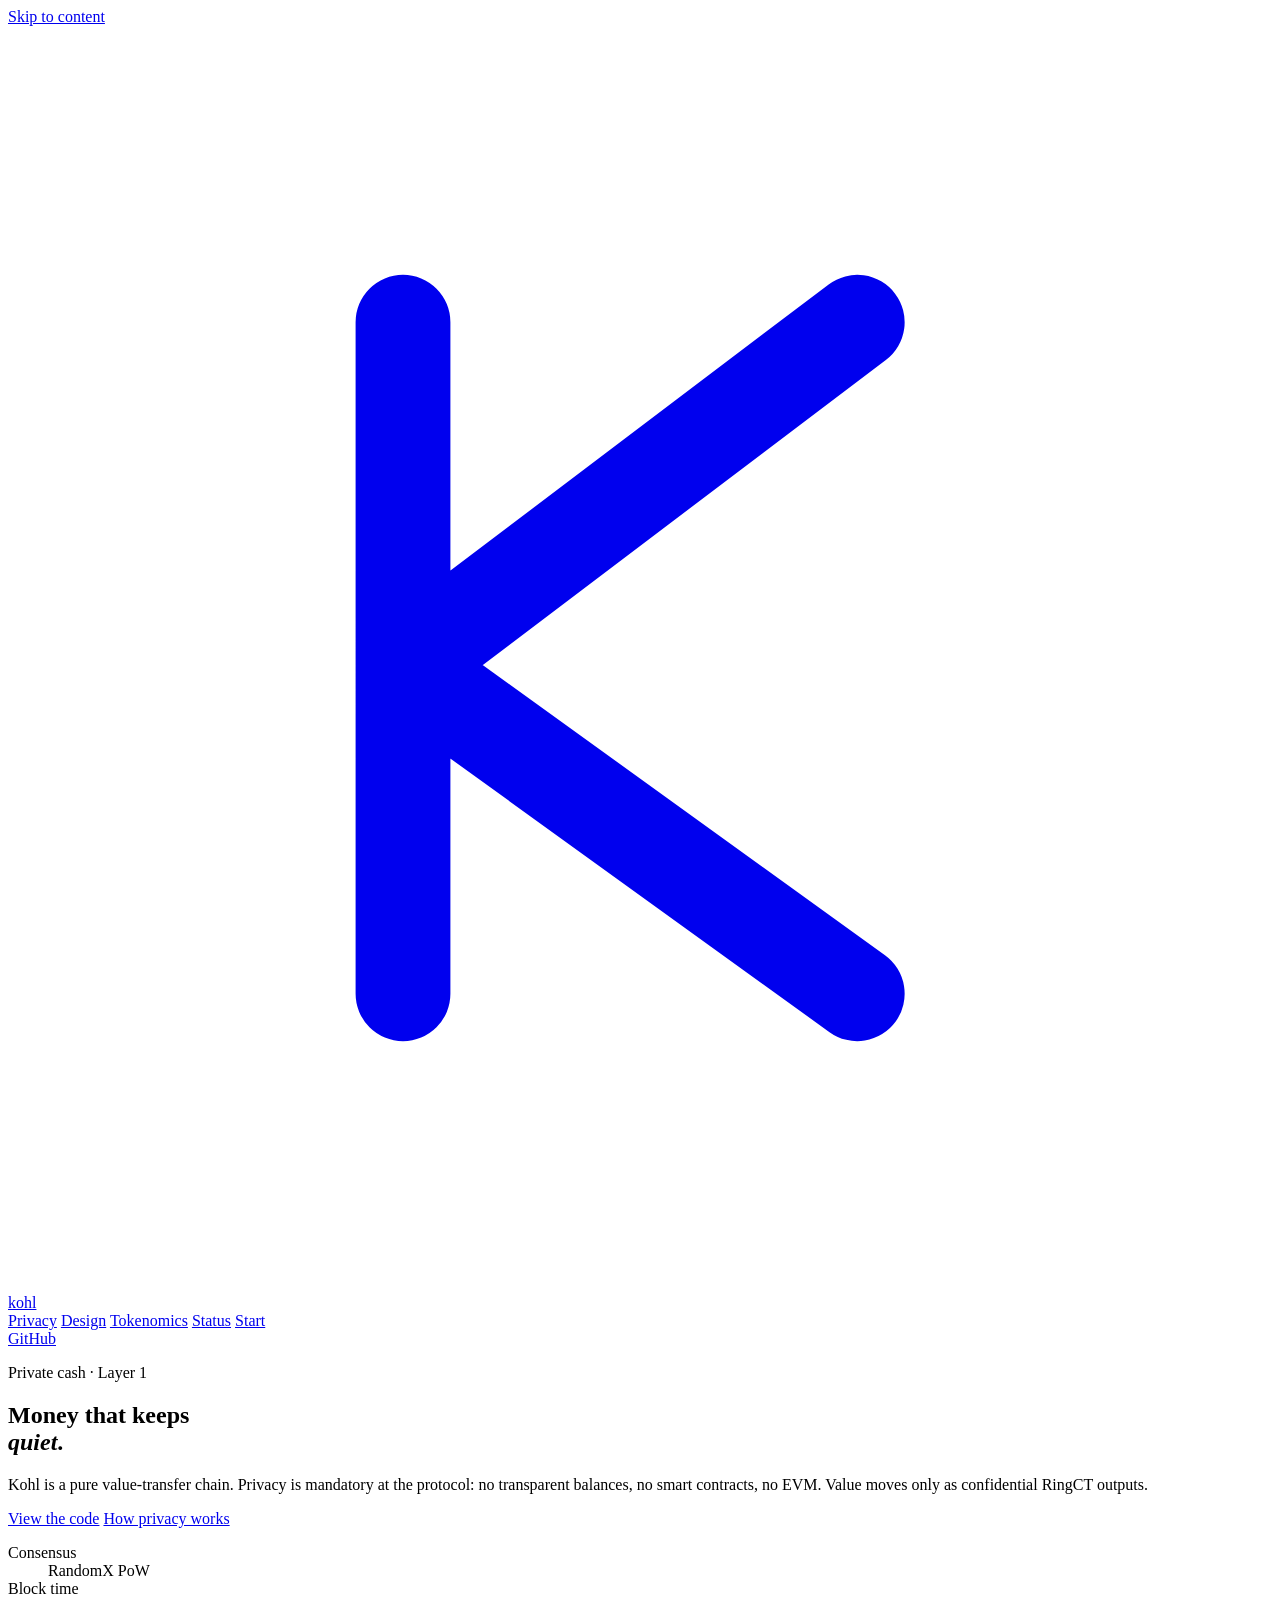
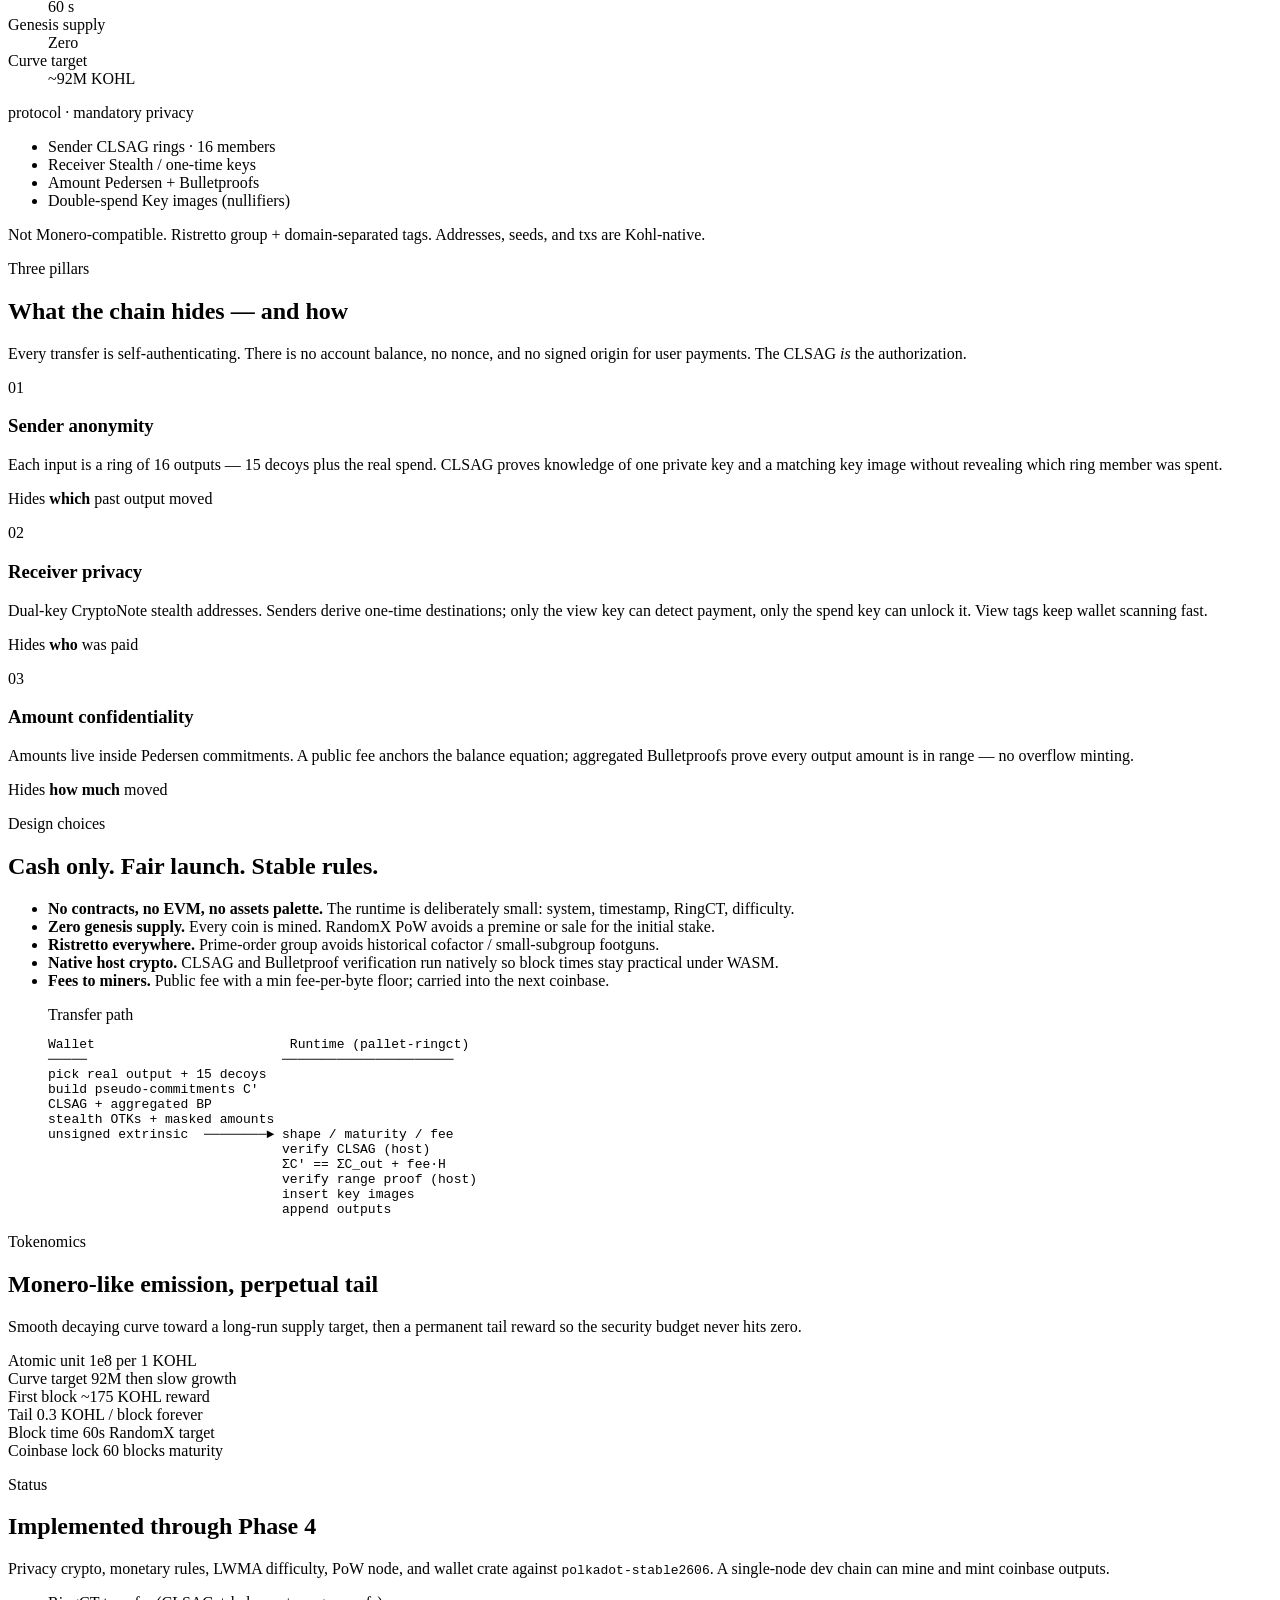
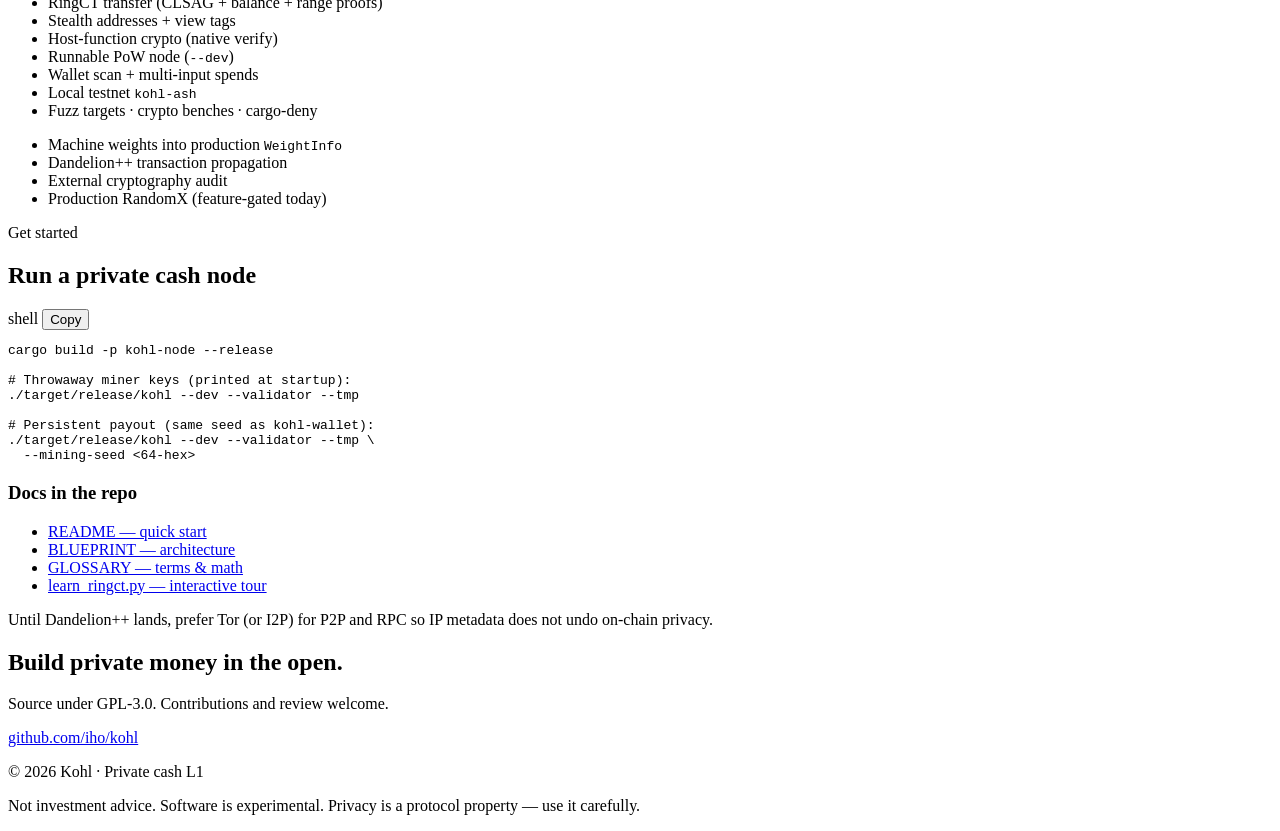
==== website/index.html @ 1f5b6c99 "Add kohl.network landing site and GitHub Pages deploy. Static marketing site for the private-cash L1" ====
<!DOCTYPE html>
<html lang="en">
<head>
  <meta charset="utf-8" />
  <meta name="viewport" content="width=device-width, initial-scale=1" />
  <title>Kohl — Private cash L1</title>
  <meta name="description" content="Kohl is a pure value-transfer blockchain with mandatory privacy: CLSAG ring signatures, stealth addresses, and confidential RingCT amounts. Fair-launch RandomX PoW. No contracts. No transparent path." />
  <meta name="theme-color" content="#070707" />
  <link rel="canonical" href="https://kohl.network/" />
  <link rel="icon" href="/assets/favicon.svg" type="image/svg+xml" />
  <meta property="og:type" content="website" />
  <meta property="og:url" content="https://kohl.network/" />
  <meta property="og:title" content="Kohl — Private cash L1" />
  <meta property="og:description" content="Mandatory privacy. Fair launch. Cash only. Built with the Polkadot SDK, modeled on Monero’s privacy design." />
  <meta property="og:image" content="https://kohl.network/assets/og.png" />
  <meta name="twitter:card" content="summary_large_image" />
  <meta name="twitter:title" content="Kohl — Private cash L1" />
  <meta name="twitter:description" content="Mandatory privacy. Fair launch. Cash only." />
  <meta name="twitter:image" content="https://kohl.network/assets/og.png" />
  <link rel="preconnect" href="https://fonts.googleapis.com" />
  <link rel="preconnect" href="https://fonts.gstatic.com" crossorigin />
  <link href="https://fonts.googleapis.com/css2?family=IBM+Plex+Mono:wght@400;500&family=Instrument+Serif:ital@0;1&family=Inter:wght@400;500;600&display=swap" rel="stylesheet" />
  <link rel="stylesheet" href="/styles.css" />
</head>
<body>
  <a class="skip" href="#main">Skip to content</a>

  <div class="noise" aria-hidden="true"></div>
  <div class="glow" aria-hidden="true"></div>

  <header class="site-header">
    <div class="wrap bar">
      <a class="brand" href="/" aria-label="Kohl home">
        <svg class="brand-mark" viewBox="0 0 32 32" aria-hidden="true">
          <path d="M10 7.5v17M10 16.2L21.5 7.5M10 16.2L21.5 24.5" fill="none" stroke="currentColor" stroke-width="2.4" stroke-linecap="round" stroke-linejoin="round"/>
        </svg>
        <span>kohl</span>
      </a>
      <nav class="nav" aria-label="Primary">
        <a href="#privacy">Privacy</a>
        <a href="#design">Design</a>
        <a href="#tokenomics">Tokenomics</a>
        <a href="#status">Status</a>
        <a href="#start">Start</a>
      </nav>
      <a class="btn btn-ghost" href="https://github.com/iho/kohl" rel="noopener noreferrer">GitHub</a>
    </div>
  </header>

  <main id="main">
    <section class="hero">
      <div class="wrap hero-grid">
        <div class="hero-copy">
          <p class="eyebrow">Private cash · Layer 1</p>
          <h1>
            Money that keeps<br />
            <em>quiet</em>.
          </h1>
          <p class="lede">
            Kohl is a pure value-transfer chain. Privacy is mandatory at the protocol:
            no transparent balances, no smart contracts, no EVM. Value moves only as
            confidential RingCT outputs.
          </p>
          <div class="hero-actions">
            <a class="btn btn-primary" href="https://github.com/iho/kohl">View the code</a>
            <a class="btn btn-secondary" href="#privacy">How privacy works</a>
          </div>
          <dl class="hero-stats">
            <div>
              <dt>Consensus</dt>
              <dd>RandomX PoW</dd>
            </div>
            <div>
              <dt>Block time</dt>
              <dd>60&nbsp;s</dd>
            </div>
            <div>
              <dt>Genesis supply</dt>
              <dd>Zero</dd>
            </div>
            <div>
              <dt>Curve target</dt>
              <dd>~92M KOHL</dd>
            </div>
          </dl>
        </div>
        <aside class="hero-panel" aria-label="Privacy pillars at a glance">
          <div class="panel-head">
            <span class="dot"></span>
            <span>protocol · mandatory privacy</span>
          </div>
          <ul class="pillar-list">
            <li>
              <span class="pillar-k">Sender</span>
              <span class="pillar-v">CLSAG rings · 16 members</span>
            </li>
            <li>
              <span class="pillar-k">Receiver</span>
              <span class="pillar-v">Stealth / one-time keys</span>
            </li>
            <li>
              <span class="pillar-k">Amount</span>
              <span class="pillar-v">Pedersen + Bulletproofs</span>
            </li>
            <li>
              <span class="pillar-k">Double-spend</span>
              <span class="pillar-v">Key images (nullifiers)</span>
            </li>
          </ul>
          <p class="panel-note">
            Not Monero-compatible. Ristretto group + domain-separated tags.
            Addresses, seeds, and txs are Kohl-native.
          </p>
        </aside>
      </div>
    </section>

    <section id="privacy" class="section">
      <div class="wrap">
        <header class="section-head">
          <p class="eyebrow">Three pillars</p>
          <h2>What the chain hides — and how</h2>
          <p class="section-lede">
            Every transfer is self-authenticating. There is no account balance, no nonce,
            and no signed origin for user payments. The CLSAG <em>is</em> the authorization.
          </p>
        </header>
        <div class="cards three">
          <article class="card">
            <span class="card-num">01</span>
            <h3>Sender anonymity</h3>
            <p>
              Each input is a ring of 16 outputs — 15 decoys plus the real spend.
              CLSAG proves knowledge of one private key and a matching key image without
              revealing which ring member was spent.
            </p>
            <p class="card-meta">Hides <strong>which</strong> past output moved</p>
          </article>
          <article class="card">
            <span class="card-num">02</span>
            <h3>Receiver privacy</h3>
            <p>
              Dual-key CryptoNote stealth addresses. Senders derive one-time destinations;
              only the view key can detect payment, only the spend key can unlock it.
              View tags keep wallet scanning fast.
            </p>
            <p class="card-meta">Hides <strong>who</strong> was paid</p>
          </article>
          <article class="card">
            <span class="card-num">03</span>
            <h3>Amount confidentiality</h3>
            <p>
              Amounts live inside Pedersen commitments. A public fee anchors the balance
              equation; aggregated Bulletproofs prove every output amount is in range —
              no overflow minting.
            </p>
            <p class="card-meta">Hides <strong>how much</strong> moved</p>
          </article>
        </div>
      </div>
    </section>

    <section id="design" class="section section-alt">
      <div class="wrap">
        <header class="section-head">
          <p class="eyebrow">Design choices</p>
          <h2>Cash only. Fair launch. Stable rules.</h2>
        </header>
        <div class="split">
          <div class="split-copy">
            <ul class="checklist">
              <li>
                <strong>No contracts, no EVM, no assets palette.</strong>
                The runtime is deliberately small: system, timestamp, RingCT, difficulty.
              </li>
              <li>
                <strong>Zero genesis supply.</strong>
                Every coin is mined. RandomX PoW avoids a premine or sale for the initial stake.
              </li>
              <li>
                <strong>Ristretto everywhere.</strong>
                Prime-order group avoids historical cofactor / small-subgroup footguns.
              </li>
              <li>
                <strong>Native host crypto.</strong>
                CLSAG and Bulletproof verification run natively so block times stay practical under WASM.
              </li>
              <li>
                <strong>Fees to miners.</strong>
                Public fee with a min fee-per-byte floor; carried into the next coinbase.
              </li>
            </ul>
          </div>
          <figure class="diagram" aria-label="Transfer sketch">
            <figcaption>Transfer path</figcaption>
            <pre><code>Wallet                         Runtime (pallet-ringct)
─────                         ──────────────────────
pick real output + 15 decoys
build pseudo-commitments C'
CLSAG + aggregated BP
stealth OTKs + masked amounts
unsigned extrinsic  ────────► shape / maturity / fee
                              verify CLSAG (host)
                              ΣC' == ΣC_out + fee·H
                              verify range proof (host)
                              insert key images
                              append outputs</code></pre>
          </figure>
        </div>
      </div>
    </section>

    <section id="tokenomics" class="section">
      <div class="wrap">
        <header class="section-head">
          <p class="eyebrow">Tokenomics</p>
          <h2>Monero-like emission, perpetual tail</h2>
          <p class="section-lede">
            Smooth decaying curve toward a long-run supply target, then a permanent tail
            reward so the security budget never hits zero.
          </p>
        </header>
        <div class="metrics">
          <div class="metric">
            <span class="metric-label">Atomic unit</span>
            <span class="metric-value">1e8</span>
            <span class="metric-hint">per 1 KOHL</span>
          </div>
          <div class="metric">
            <span class="metric-label">Curve target</span>
            <span class="metric-value">92M</span>
            <span class="metric-hint">then slow growth</span>
          </div>
          <div class="metric">
            <span class="metric-label">First block</span>
            <span class="metric-value">~175</span>
            <span class="metric-hint">KOHL reward</span>
          </div>
          <div class="metric">
            <span class="metric-label">Tail</span>
            <span class="metric-value">0.3</span>
            <span class="metric-hint">KOHL / block forever</span>
          </div>
          <div class="metric">
            <span class="metric-label">Block time</span>
            <span class="metric-value">60s</span>
            <span class="metric-hint">RandomX target</span>
          </div>
          <div class="metric">
            <span class="metric-label">Coinbase lock</span>
            <span class="metric-value">60</span>
            <span class="metric-hint">blocks maturity</span>
          </div>
        </div>
      </div>
    </section>

    <section id="status" class="section section-alt">
      <div class="wrap">
        <header class="section-head">
          <p class="eyebrow">Status</p>
          <h2>Implemented through Phase&nbsp;4</h2>
          <p class="section-lede">
            Privacy crypto, monetary rules, LWMA difficulty, PoW node, and wallet crate
            against <code>polkadot-stable2606</code>. A single-node dev chain can mine and
            mint coinbase outputs.
          </p>
        </header>
        <div class="status-grid">
          <ul class="status-list done">
            <li>RingCT transfer (CLSAG + balance + range proofs)</li>
            <li>Stealth addresses + view tags</li>
            <li>Host-function crypto (native verify)</li>
            <li>Runnable PoW node (<code>--dev</code>)</li>
            <li>Wallet scan + multi-input spends</li>
            <li>Local testnet <code>kohl-ash</code></li>
            <li>Fuzz targets · crypto benches · cargo-deny</li>
          </ul>
          <ul class="status-list next">
            <li>Machine weights into production <code>WeightInfo</code></li>
            <li>Dandelion++ transaction propagation</li>
            <li>External cryptography audit</li>
            <li>Production RandomX (feature-gated today)</li>
          </ul>
        </div>
      </div>
    </section>

    <section id="start" class="section">
      <div class="wrap">
        <header class="section-head">
          <p class="eyebrow">Get started</p>
          <h2>Run a private cash node</h2>
        </header>
        <div class="start-grid">
          <div class="code-block">
            <div class="code-bar">
              <span>shell</span>
              <button type="button" class="copy" data-copy="build">Copy</button>
            </div>
            <pre id="build"><code>cargo build -p kohl-node --release

# Throwaway miner keys (printed at startup):
./target/release/kohl --dev --validator --tmp

# Persistent payout (same seed as kohl-wallet):
./target/release/kohl --dev --validator --tmp \
  --mining-seed &lt;64-hex&gt;</code></pre>
          </div>
          <div class="start-aside">
            <h3>Docs in the repo</h3>
            <ul class="doc-links">
              <li><a href="https://github.com/iho/kohl/blob/main/README.md">README — quick start</a></li>
              <li><a href="https://github.com/iho/kohl/blob/main/BLUEPRINT.md">BLUEPRINT — architecture</a></li>
              <li><a href="https://github.com/iho/kohl/blob/main/GLOSSARY.md">GLOSSARY — terms &amp; math</a></li>
              <li><a href="https://github.com/iho/kohl/blob/main/examples/learn_ringct.py">learn_ringct.py — interactive tour</a></li>
            </ul>
            <p class="footnote">
              Until Dandelion++ lands, prefer Tor (or I2P) for P2P and RPC so IP metadata
              does not undo on-chain privacy.
            </p>
          </div>
        </div>
      </div>
    </section>

    <section class="cta">
      <div class="wrap cta-inner">
        <h2>Build private money in the open.</h2>
        <p>Source under GPL-3.0. Contributions and review welcome.</p>
        <a class="btn btn-primary" href="https://github.com/iho/kohl">github.com/iho/kohl</a>
      </div>
    </section>
  </main>

  <footer class="site-footer">
    <div class="wrap bar">
      <p>© <span id="y"></span> Kohl · Private cash L1</p>
      <p class="fine">Not investment advice. Software is experimental. Privacy is a protocol property — use it carefully.</p>
    </div>
  </footer>

  <script>
    document.getElementById("y").textContent = new Date().getFullYear();
    document.querySelectorAll("[data-copy]").forEach((btn) => {
      btn.addEventListener("click", async () => {
        const id = btn.getAttribute("data-copy");
        const el = document.getElementById(id);
        const text = el ? el.innerText : "";
        try {
          await navigator.clipboard.writeText(text);
          btn.textContent = "Copied";
          setTimeout(() => (btn.textContent = "Copy"), 1600);
        } catch {
          btn.textContent = "Select & copy";
        }
      });
    });
  </script>
</body>
</html>
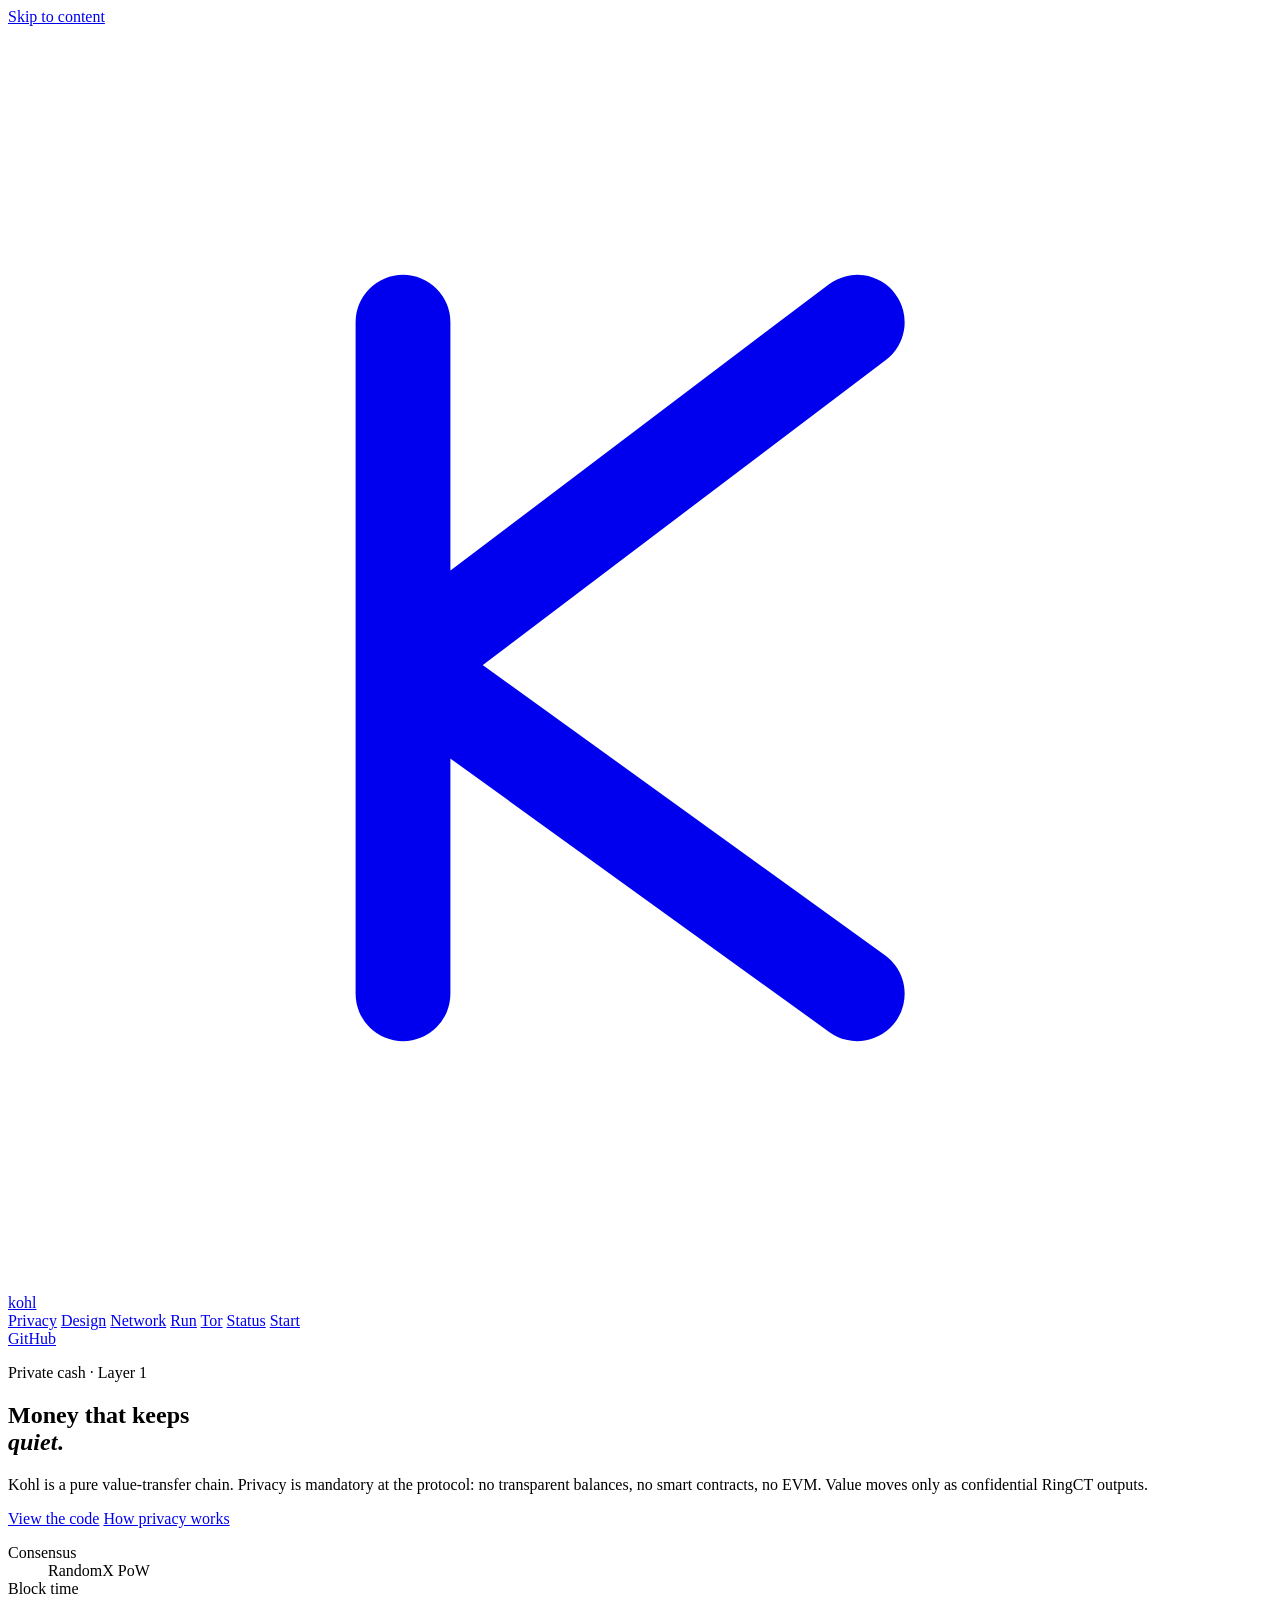
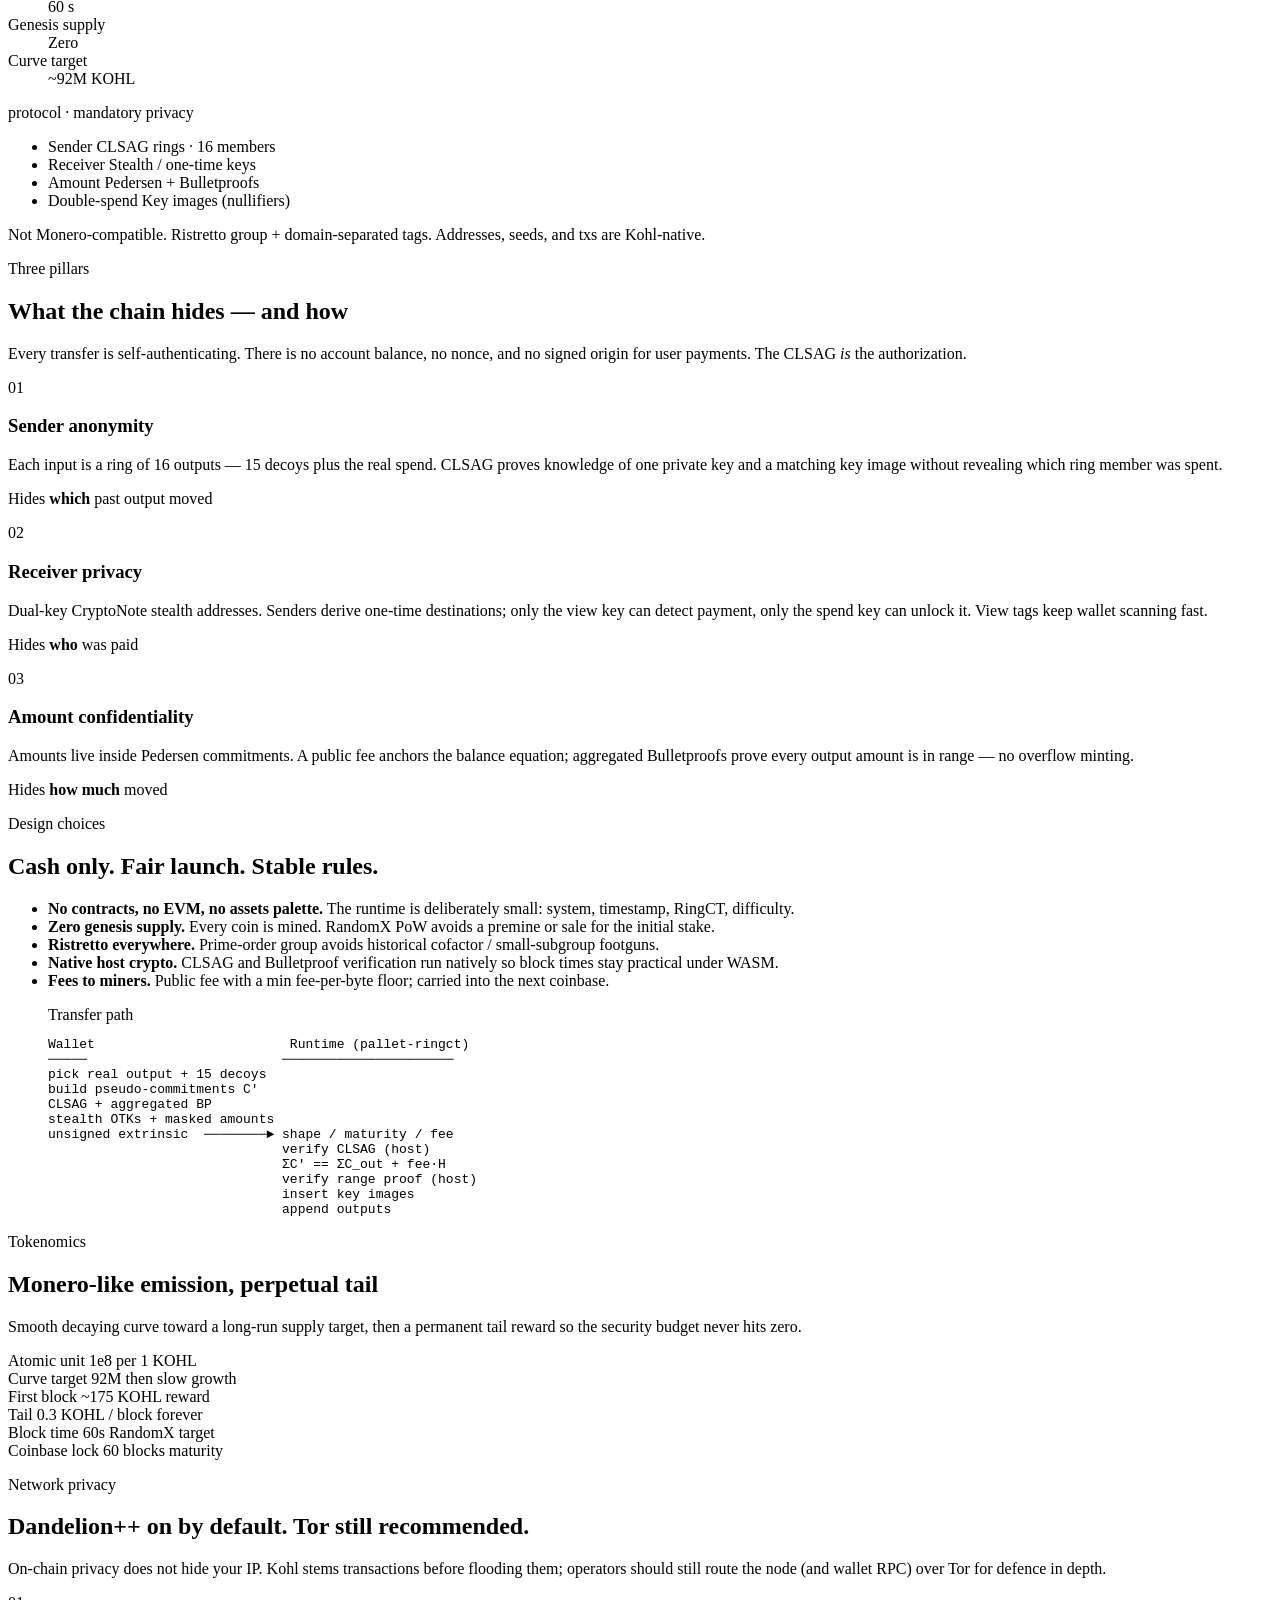
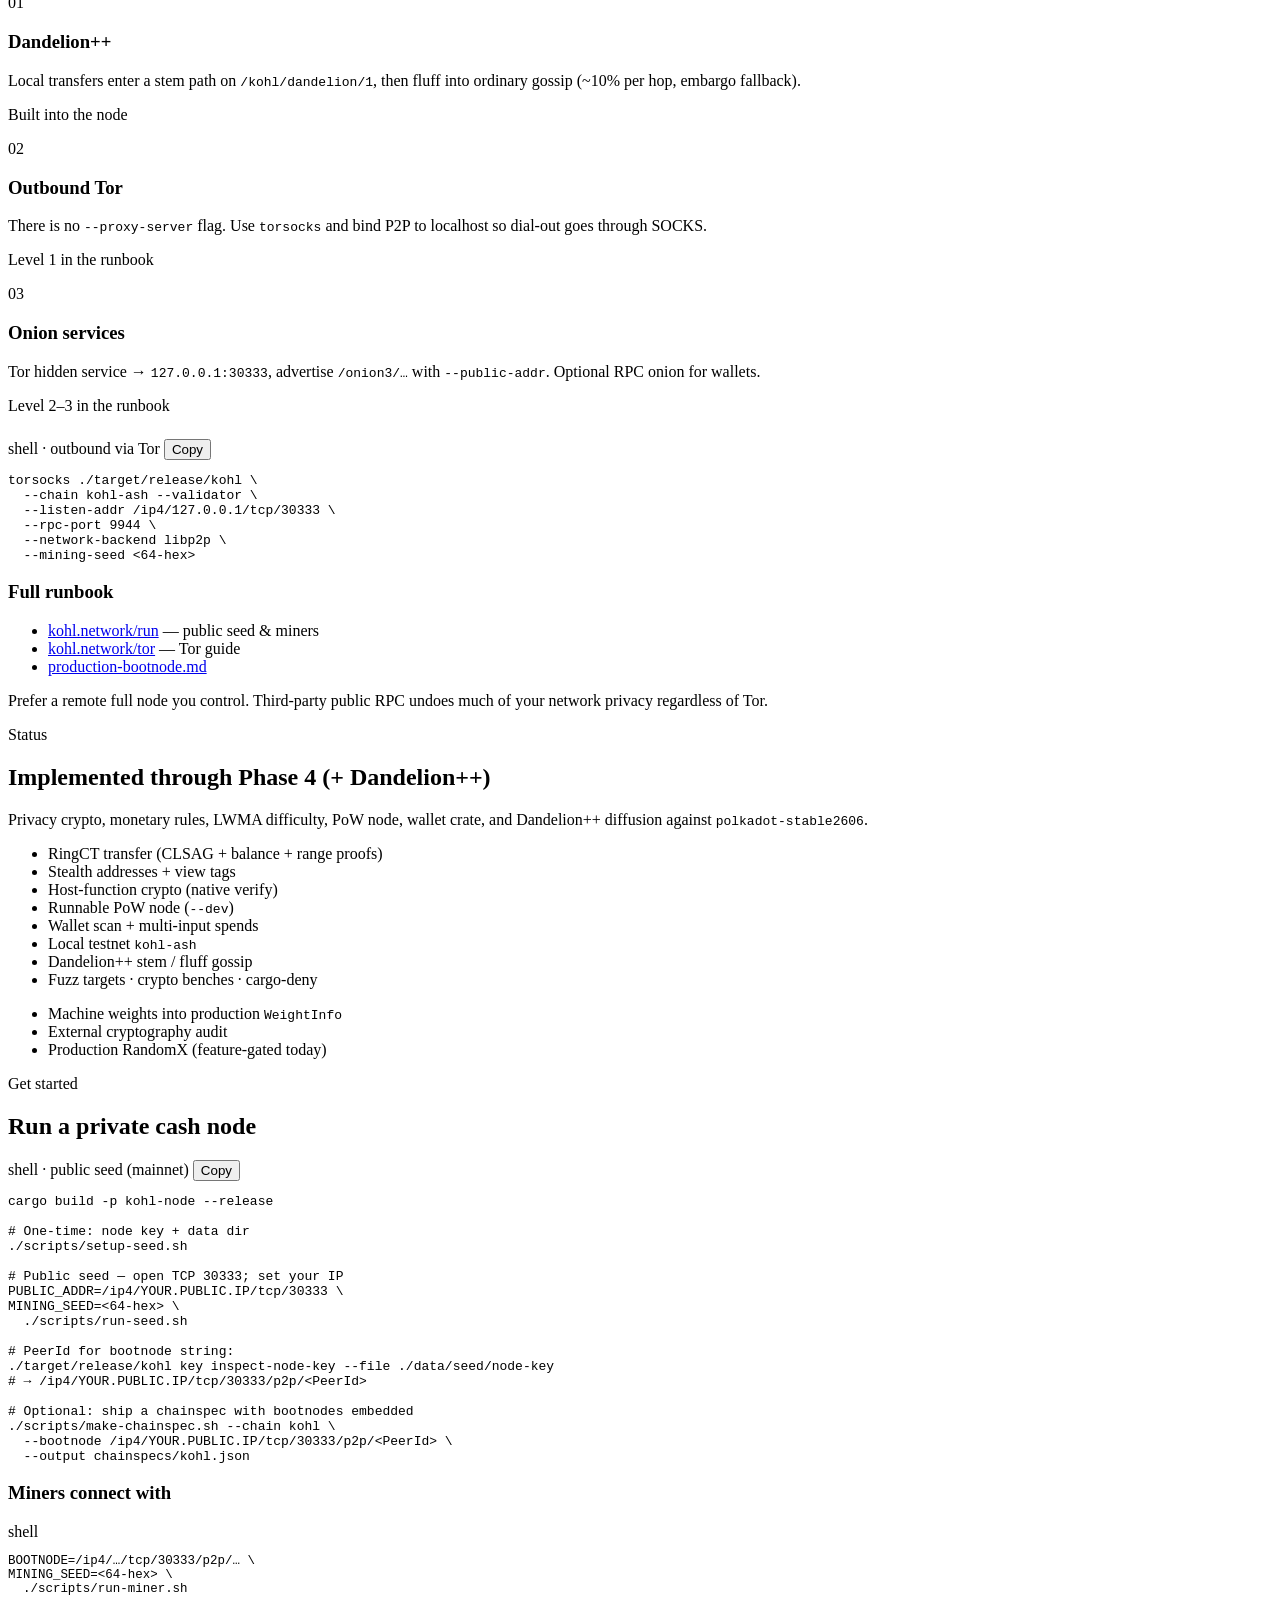
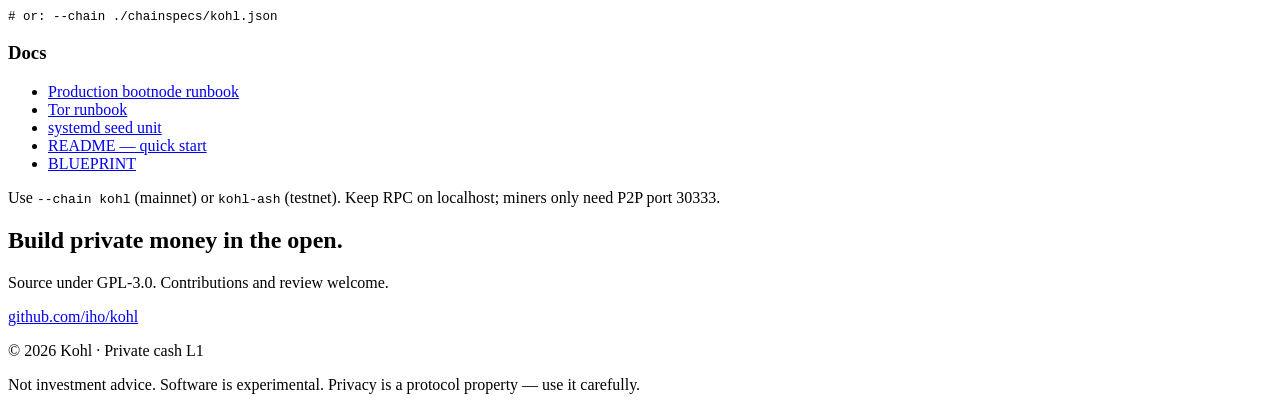
==== commit 134efd09: "Add Dandelion++ gossip, Tor/production runbooks, and seed ops tooling. Implement stem/fluff transact" ====
--- a/website/index.html
+++ b/website/index.html
@@ -39,7 +39,9 @@
       <nav class="nav" aria-label="Primary">
         <a href="#privacy">Privacy</a>
         <a href="#design">Design</a>
-        <a href="#tokenomics">Tokenomics</a>
+        <a href="#network">Network</a>
+        <a href="/run/">Run</a>
+        <a href="/tor/">Tor</a>
         <a href="#status">Status</a>
         <a href="#start">Start</a>
       </nav>
@@ -255,15 +257,83 @@
       </div>
     </section>
 
-    <section id="status" class="section section-alt">
+    <section id="network" class="section section-alt">
+      <div class="wrap">
+        <header class="section-head">
+          <p class="eyebrow">Network privacy</p>
+          <h2>Dandelion++ on by default. Tor still recommended.</h2>
+          <p class="section-lede">
+            On-chain privacy does not hide your IP. Kohl stems transactions before
+            flooding them; operators should still route the node (and wallet RPC)
+            over Tor for defence in depth.
+          </p>
+        </header>
+        <div class="cards three">
+          <article class="card">
+            <span class="card-num">01</span>
+            <h3>Dandelion++</h3>
+            <p>
+              Local transfers enter a stem path on <code>/kohl/dandelion/1</code>,
+              then fluff into ordinary gossip (~10% per hop, embargo fallback).
+            </p>
+            <p class="card-meta">Built into the node</p>
+          </article>
+          <article class="card">
+            <span class="card-num">02</span>
+            <h3>Outbound Tor</h3>
+            <p>
+              There is no <code>--proxy-server</code> flag. Use <code>torsocks</code>
+              and bind P2P to localhost so dial-out goes through SOCKS.
+            </p>
+            <p class="card-meta">Level 1 in the runbook</p>
+          </article>
+          <article class="card">
+            <span class="card-num">03</span>
+            <h3>Onion services</h3>
+            <p>
+              Tor hidden service → <code>127.0.0.1:30333</code>, advertise
+              <code>/onion3/…</code> with <code>--public-addr</code>. Optional RPC onion for wallets.
+            </p>
+            <p class="card-meta">Level 2–3 in the runbook</p>
+          </article>
+        </div>
+        <div class="start-grid" style="margin-top: 1.5rem">
+          <div class="code-block">
+            <div class="code-bar">
+              <span>shell · outbound via Tor</span>
+              <button type="button" class="copy" data-copy="tor">Copy</button>
+            </div>
+            <pre id="tor"><code>torsocks ./target/release/kohl \
+  --chain kohl-ash --validator \
+  --listen-addr /ip4/127.0.0.1/tcp/30333 \
+  --rpc-port 9944 \
+  --network-backend libp2p \
+  --mining-seed &lt;64-hex&gt;</code></pre>
+          </div>
+          <div class="start-aside">
+            <h3>Full runbook</h3>
+            <ul class="doc-links">
+              <li><a href="/run/">kohl.network/run</a> — public seed &amp; miners</li>
+              <li><a href="/tor/">kohl.network/tor</a> — Tor guide</li>
+              <li><a href="https://github.com/iho/kohl/blob/main/docs/production-bootnode.md">production-bootnode.md</a></li>
+            </ul>
+            <p class="footnote">
+              Prefer a remote full node you control. Third-party public RPC undoes
+              much of your network privacy regardless of Tor.
+            </p>
+          </div>
+        </div>
+      </div>
+    </section>
+
+    <section id="status" class="section">
       <div class="wrap">
         <header class="section-head">
           <p class="eyebrow">Status</p>
-          <h2>Implemented through Phase&nbsp;4</h2>
+          <h2>Implemented through Phase&nbsp;4 (+ Dandelion++)</h2>
           <p class="section-lede">
-            Privacy crypto, monetary rules, LWMA difficulty, PoW node, and wallet crate
-            against <code>polkadot-stable2606</code>. A single-node dev chain can mine and
-            mint coinbase outputs.
+            Privacy crypto, monetary rules, LWMA difficulty, PoW node, wallet crate,
+            and Dandelion++ diffusion against <code>polkadot-stable2606</code>.
           </p>
         </header>
         <div class="status-grid">
@@ -274,11 +344,11 @@
             <li>Runnable PoW node (<code>--dev</code>)</li>
             <li>Wallet scan + multi-input spends</li>
             <li>Local testnet <code>kohl-ash</code></li>
+            <li>Dandelion++ stem / fluff gossip</li>
             <li>Fuzz targets · crypto benches · cargo-deny</li>
           </ul>
           <ul class="status-list next">
             <li>Machine weights into production <code>WeightInfo</code></li>
-            <li>Dandelion++ transaction propagation</li>
             <li>External cryptography audit</li>
             <li>Production RandomX (feature-gated today)</li>
           </ul>
@@ -286,7 +356,7 @@
       </div>
     </section>
 
-    <section id="start" class="section">
+    <section id="start" class="section section-alt">
       <div class="wrap">
         <header class="section-head">
           <p class="eyebrow">Get started</p>
@@ -295,29 +365,49 @@
         <div class="start-grid">
           <div class="code-block">
             <div class="code-bar">
-              <span>shell</span>
+              <span>shell · public seed (mainnet)</span>
               <button type="button" class="copy" data-copy="build">Copy</button>
             </div>
             <pre id="build"><code>cargo build -p kohl-node --release
 
-# Throwaway miner keys (printed at startup):
-./target/release/kohl --dev --validator --tmp
-
-# Persistent payout (same seed as kohl-wallet):
-./target/release/kohl --dev --validator --tmp \
-  --mining-seed &lt;64-hex&gt;</code></pre>
+# One-time: node key + data dir
+./scripts/setup-seed.sh
+
+# Public seed — open TCP 30333; set your IP
+PUBLIC_ADDR=/ip4/YOUR.PUBLIC.IP/tcp/30333 \
+MINING_SEED=&lt;64-hex&gt; \
+  ./scripts/run-seed.sh
+
+# PeerId for bootnode string:
+./target/release/kohl key inspect-node-key --file ./data/seed/node-key
+# → /ip4/YOUR.PUBLIC.IP/tcp/30333/p2p/&lt;PeerId&gt;
+
+# Optional: ship a chainspec with bootnodes embedded
+./scripts/make-chainspec.sh --chain kohl \
+  --bootnode /ip4/YOUR.PUBLIC.IP/tcp/30333/p2p/&lt;PeerId&gt; \
+  --output chainspecs/kohl.json</code></pre>
           </div>
           <div class="start-aside">
-            <h3>Docs in the repo</h3>
+            <h3>Miners connect with</h3>
+            <div class="code-block" style="box-shadow:none;margin:0 0 1rem">
+              <div class="code-bar"><span>shell</span></div>
+              <pre style="font-size:0.78rem"><code>BOOTNODE=/ip4/…/tcp/30333/p2p/… \
+MINING_SEED=&lt;64-hex&gt; \
+  ./scripts/run-miner.sh
+
+# or: --chain ./chainspecs/kohl.json</code></pre>
+            </div>
+            <h3>Docs</h3>
             <ul class="doc-links">
+              <li><a href="https://github.com/iho/kohl/blob/main/docs/production-bootnode.md">Production bootnode runbook</a></li>
+              <li><a href="https://github.com/iho/kohl/blob/main/docs/tor-runbook.md">Tor runbook</a></li>
+              <li><a href="https://github.com/iho/kohl/blob/main/scripts/systemd/kohl-seed.service">systemd seed unit</a></li>
               <li><a href="https://github.com/iho/kohl/blob/main/README.md">README — quick start</a></li>
-              <li><a href="https://github.com/iho/kohl/blob/main/BLUEPRINT.md">BLUEPRINT — architecture</a></li>
-              <li><a href="https://github.com/iho/kohl/blob/main/GLOSSARY.md">GLOSSARY — terms &amp; math</a></li>
-              <li><a href="https://github.com/iho/kohl/blob/main/examples/learn_ringct.py">learn_ringct.py — interactive tour</a></li>
+              <li><a href="https://github.com/iho/kohl/blob/main/BLUEPRINT.md">BLUEPRINT</a></li>
             </ul>
             <p class="footnote">
-              Until Dandelion++ lands, prefer Tor (or I2P) for P2P and RPC so IP metadata
-              does not undo on-chain privacy.
+              Use <code>--chain kohl</code> (mainnet) or <code>kohl-ash</code> (testnet). Keep RPC on
+              localhost; miners only need P2P port 30333.
             </p>
           </div>
         </div>
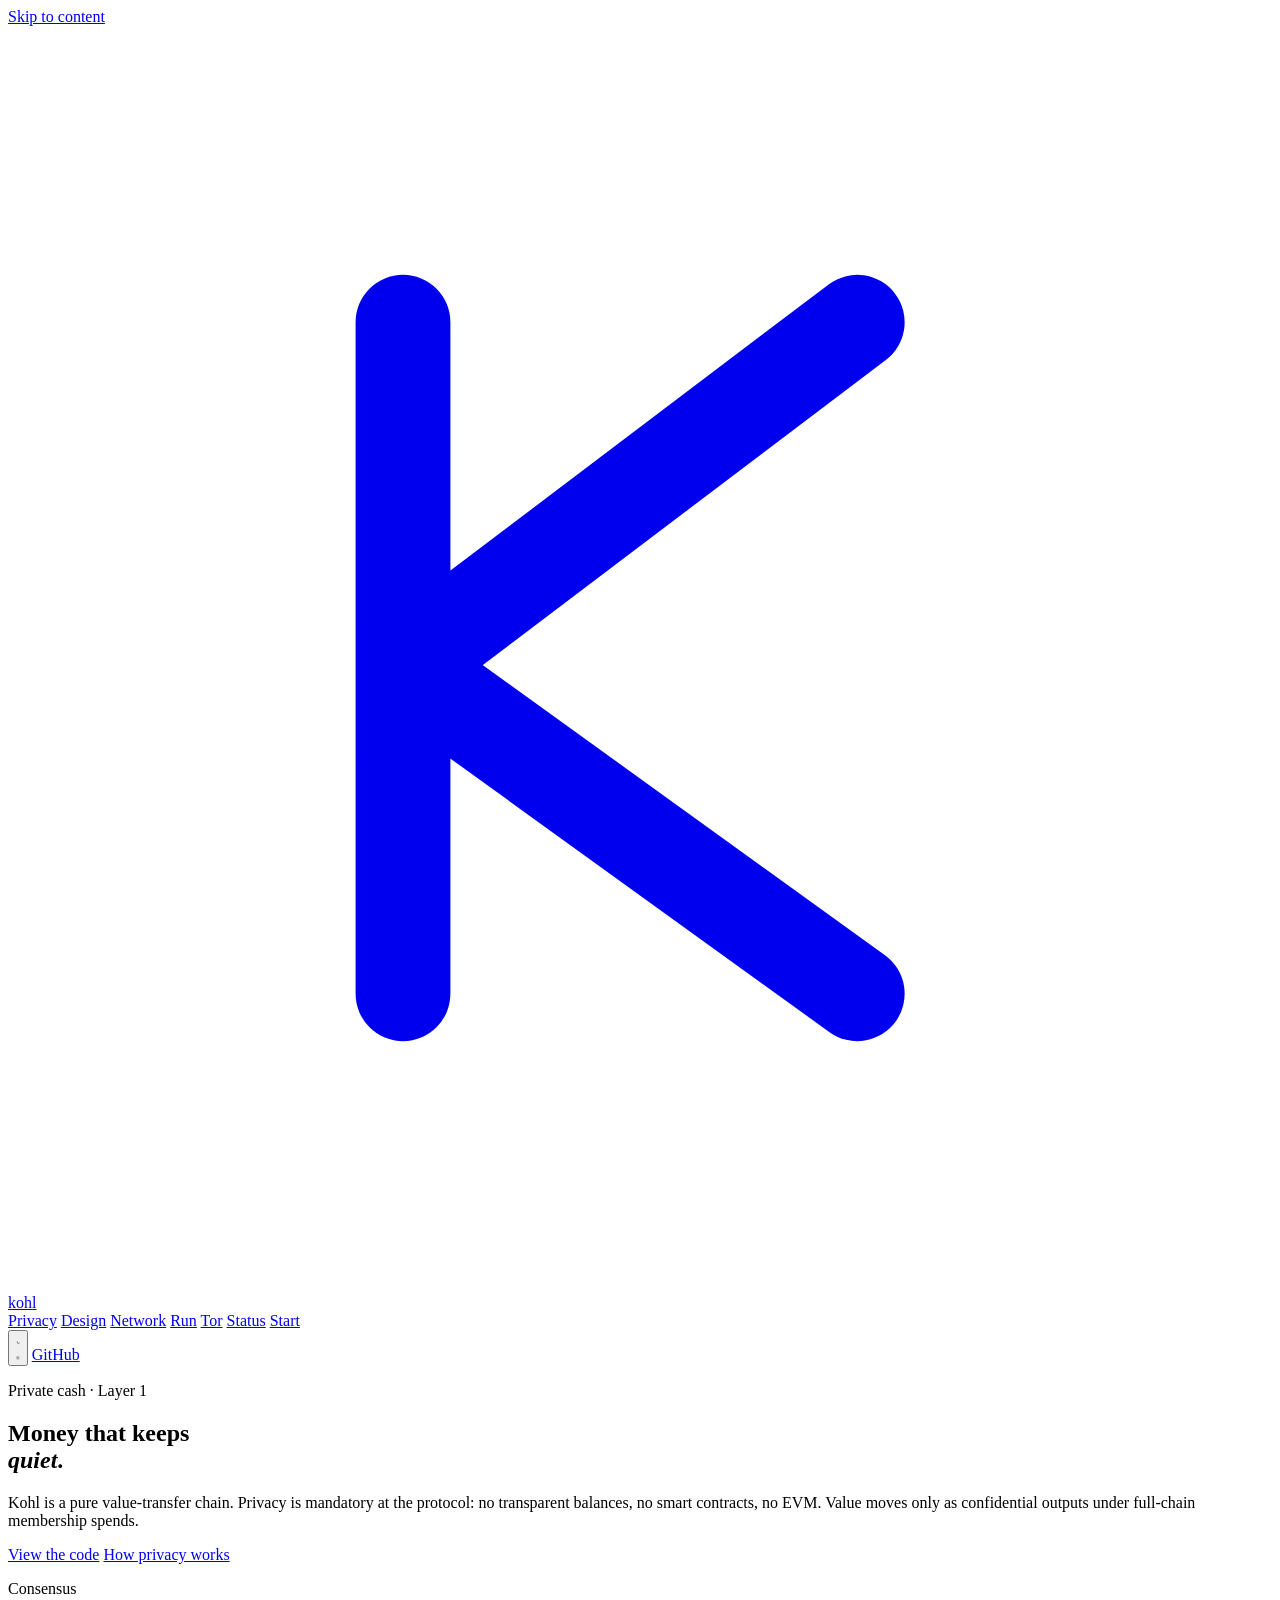
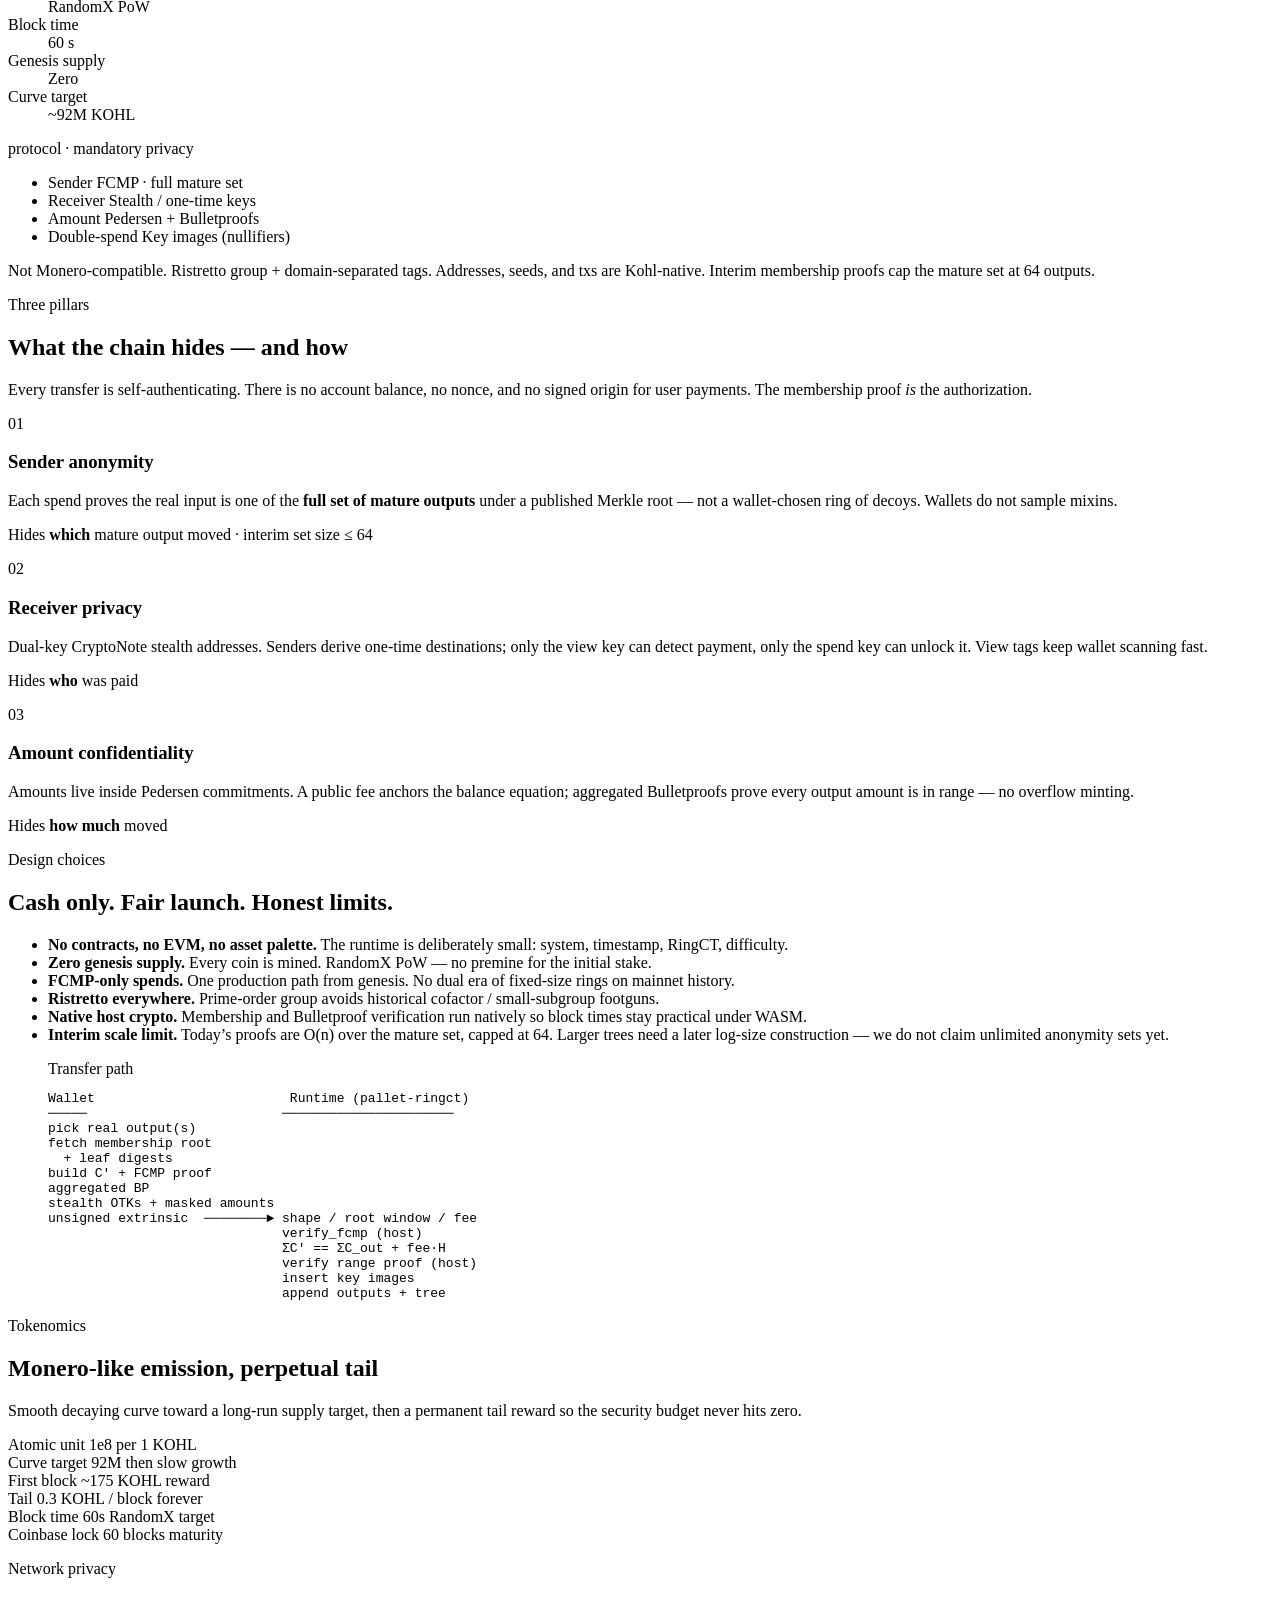
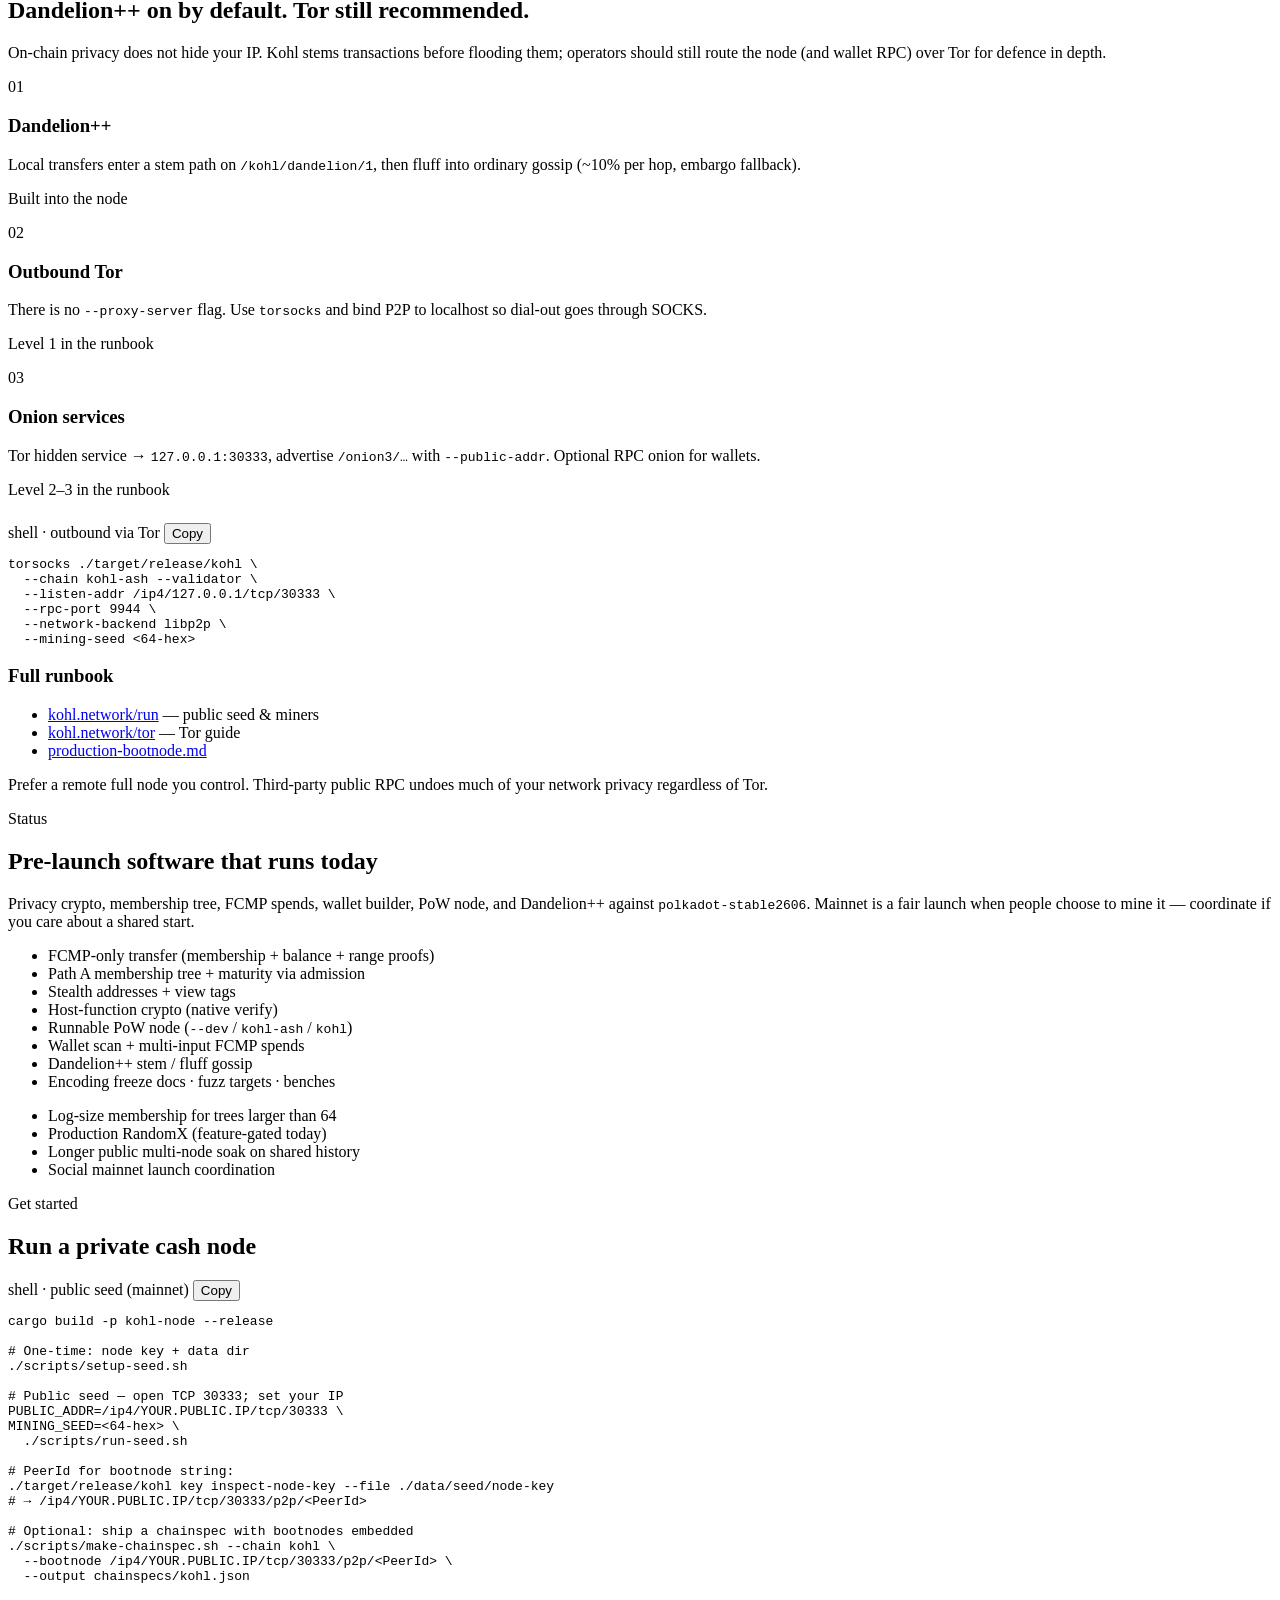
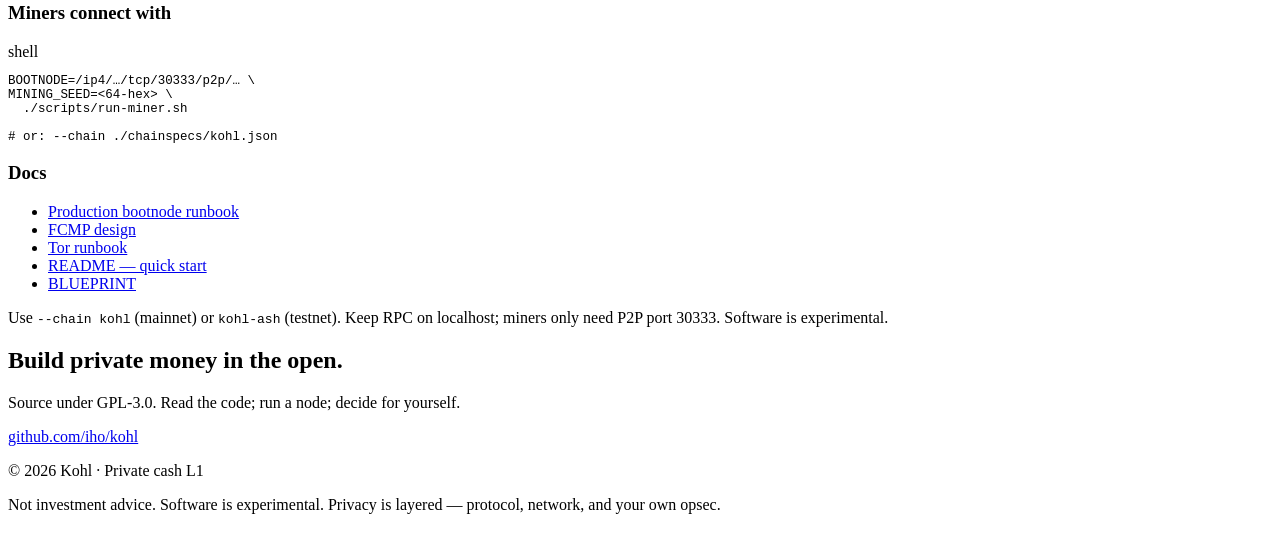
==== commit 0086445c: "Update website for FCMP privacy and light theme. Reflect full mature-set membership (not ring-16), h" ====
--- a/website/index.html
+++ b/website/index.html
@@ -4,23 +4,35 @@
   <meta charset="utf-8" />
   <meta name="viewport" content="width=device-width, initial-scale=1" />
   <title>Kohl — Private cash L1</title>
-  <meta name="description" content="Kohl is a pure value-transfer blockchain with mandatory privacy: CLSAG ring signatures, stealth addresses, and confidential RingCT amounts. Fair-launch RandomX PoW. No contracts. No transparent path." />
-  <meta name="theme-color" content="#070707" />
+  <meta name="description" content="Kohl is a pure value-transfer blockchain with mandatory privacy: full-chain membership spends, stealth addresses, and confidential amounts. Fair-launch RandomX PoW. No contracts. No transparent path." />
+  <meta name="theme-color" content="#f7f3ec" />
   <link rel="canonical" href="https://kohl.network/" />
   <link rel="icon" href="/assets/favicon.svg" type="image/svg+xml" />
   <meta property="og:type" content="website" />
   <meta property="og:url" content="https://kohl.network/" />
   <meta property="og:title" content="Kohl — Private cash L1" />
-  <meta property="og:description" content="Mandatory privacy. Fair launch. Cash only. Built with the Polkadot SDK, modeled on Monero’s privacy design." />
+  <meta property="og:description" content="Mandatory privacy. Fair launch. Cash only. Full mature-set membership spends on a Substrate L1." />
   <meta property="og:image" content="https://kohl.network/assets/og.png" />
   <meta name="twitter:card" content="summary_large_image" />
   <meta name="twitter:title" content="Kohl — Private cash L1" />
   <meta name="twitter:description" content="Mandatory privacy. Fair launch. Cash only." />
   <meta name="twitter:image" content="https://kohl.network/assets/og.png" />
+  <script>
+    try {
+      var t = localStorage.getItem("kohl-theme");
+      if (t !== "light" && t !== "dark") {
+        t = matchMedia("(prefers-color-scheme: dark)").matches ? "dark" : "light";
+      }
+      document.documentElement.setAttribute("data-theme", t);
+    } catch (e) {
+      document.documentElement.setAttribute("data-theme", "light");
+    }
+  </script>
   <link rel="preconnect" href="https://fonts.googleapis.com" />
   <link rel="preconnect" href="https://fonts.gstatic.com" crossorigin />
   <link href="https://fonts.googleapis.com/css2?family=IBM+Plex+Mono:wght@400;500&family=Instrument+Serif:ital@0;1&family=Inter:wght@400;500;600&display=swap" rel="stylesheet" />
   <link rel="stylesheet" href="/styles.css" />
+  <script src="/theme.js" defer></script>
 </head>
 <body>
   <a class="skip" href="#main">Skip to content</a>
@@ -45,7 +57,18 @@
         <a href="#status">Status</a>
         <a href="#start">Start</a>
       </nav>
-      <a class="btn btn-ghost" href="https://github.com/iho/kohl" rel="noopener noreferrer">GitHub</a>
+      <div class="header-actions">
+        <button type="button" class="theme-toggle" id="theme-toggle" aria-label="Toggle color theme">
+          <svg class="icon-moon" viewBox="0 0 24 24" fill="none" stroke="currentColor" stroke-width="1.75" aria-hidden="true">
+            <path d="M21 14.3A8.5 8.5 0 0 1 9.7 3 7 7 0 1 0 21 14.3z" stroke-linecap="round" stroke-linejoin="round"/>
+          </svg>
+          <svg class="icon-sun" viewBox="0 0 24 24" fill="none" stroke="currentColor" stroke-width="1.75" aria-hidden="true">
+            <circle cx="12" cy="12" r="4"/>
+            <path d="M12 2v2M12 20v2M4.9 4.9l1.4 1.4M17.7 17.7l1.4 1.4M2 12h2M20 12h2M4.9 19.1l1.4-1.4M17.7 6.3l1.4-1.4" stroke-linecap="round"/>
+          </svg>
+        </button>
+        <a class="btn btn-ghost" href="https://github.com/iho/kohl" rel="noopener noreferrer">GitHub</a>
+      </div>
     </div>
   </header>
 
@@ -61,7 +84,7 @@
           <p class="lede">
             Kohl is a pure value-transfer chain. Privacy is mandatory at the protocol:
             no transparent balances, no smart contracts, no EVM. Value moves only as
-            confidential RingCT outputs.
+            confidential outputs under full-chain membership spends.
           </p>
           <div class="hero-actions">
             <a class="btn btn-primary" href="https://github.com/iho/kohl">View the code</a>
@@ -94,7 +117,7 @@
           <ul class="pillar-list">
             <li>
               <span class="pillar-k">Sender</span>
-              <span class="pillar-v">CLSAG rings · 16 members</span>
+              <span class="pillar-v">FCMP · full mature set</span>
             </li>
             <li>
               <span class="pillar-k">Receiver</span>
@@ -111,7 +134,8 @@
           </ul>
           <p class="panel-note">
             Not Monero-compatible. Ristretto group + domain-separated tags.
-            Addresses, seeds, and txs are Kohl-native.
+            Addresses, seeds, and txs are Kohl-native. Interim membership proofs
+            cap the mature set at 64 outputs.
           </p>
         </aside>
       </div>
@@ -124,7 +148,8 @@
           <h2>What the chain hides — and how</h2>
           <p class="section-lede">
             Every transfer is self-authenticating. There is no account balance, no nonce,
-            and no signed origin for user payments. The CLSAG <em>is</em> the authorization.
+            and no signed origin for user payments. The membership proof
+            <em>is</em> the authorization.
           </p>
         </header>
         <div class="cards three">
@@ -132,11 +157,13 @@
             <span class="card-num">01</span>
             <h3>Sender anonymity</h3>
             <p>
-              Each input is a ring of 16 outputs — 15 decoys plus the real spend.
-              CLSAG proves knowledge of one private key and a matching key image without
-              revealing which ring member was spent.
-            </p>
-            <p class="card-meta">Hides <strong>which</strong> past output moved</p>
+              Each spend proves the real input is one of the <strong>full set of mature
+              outputs</strong> under a published Merkle root — not a wallet-chosen ring
+              of decoys. Wallets do not sample mixins.
+            </p>
+            <p class="card-meta">
+              Hides <strong>which</strong> mature output moved · interim set size ≤&nbsp;64
+            </p>
           </article>
           <article class="card">
             <span class="card-num">02</span>
@@ -166,18 +193,23 @@
       <div class="wrap">
         <header class="section-head">
           <p class="eyebrow">Design choices</p>
-          <h2>Cash only. Fair launch. Stable rules.</h2>
+          <h2>Cash only. Fair launch. Honest limits.</h2>
         </header>
         <div class="split">
           <div class="split-copy">
             <ul class="checklist">
               <li>
-                <strong>No contracts, no EVM, no assets palette.</strong>
+                <strong>No contracts, no EVM, no asset palette.</strong>
                 The runtime is deliberately small: system, timestamp, RingCT, difficulty.
               </li>
               <li>
                 <strong>Zero genesis supply.</strong>
-                Every coin is mined. RandomX PoW avoids a premine or sale for the initial stake.
+                Every coin is mined. RandomX PoW — no premine for the initial stake.
+              </li>
+              <li>
+                <strong>FCMP-only spends.</strong>
+                One production path from genesis. No dual era of fixed-size rings on
+                mainnet history.
               </li>
               <li>
                 <strong>Ristretto everywhere.</strong>
@@ -185,11 +217,14 @@
               </li>
               <li>
                 <strong>Native host crypto.</strong>
-                CLSAG and Bulletproof verification run natively so block times stay practical under WASM.
-              </li>
-              <li>
-                <strong>Fees to miners.</strong>
-                Public fee with a min fee-per-byte floor; carried into the next coinbase.
+                Membership and Bulletproof verification run natively so block times stay
+                practical under WASM.
+              </li>
+              <li>
+                <strong>Interim scale limit.</strong>
+                Today’s proofs are O(n) over the mature set, capped at 64. Larger trees
+                need a later log-size construction — we do not claim unlimited anonymity
+                sets yet.
               </li>
             </ul>
           </div>
@@ -197,16 +232,18 @@
             <figcaption>Transfer path</figcaption>
             <pre><code>Wallet                         Runtime (pallet-ringct)
 ─────                         ──────────────────────
-pick real output + 15 decoys
-build pseudo-commitments C'
-CLSAG + aggregated BP
+pick real output(s)
+fetch membership root
+  + leaf digests
+build C' + FCMP proof
+aggregated BP
 stealth OTKs + masked amounts
-unsigned extrinsic  ────────► shape / maturity / fee
-                              verify CLSAG (host)
+unsigned extrinsic  ────────► shape / root window / fee
+                              verify_fcmp (host)
                               ΣC' == ΣC_out + fee·H
                               verify range proof (host)
                               insert key images
-                              append outputs</code></pre>
+                              append outputs + tree</code></pre>
           </figure>
         </div>
       </div>
@@ -330,27 +367,30 @@
       <div class="wrap">
         <header class="section-head">
           <p class="eyebrow">Status</p>
-          <h2>Implemented through Phase&nbsp;4 (+ Dandelion++)</h2>
+          <h2>Pre-launch software that runs today</h2>
           <p class="section-lede">
-            Privacy crypto, monetary rules, LWMA difficulty, PoW node, wallet crate,
-            and Dandelion++ diffusion against <code>polkadot-stable2606</code>.
+            Privacy crypto, membership tree, FCMP spends, wallet builder, PoW node,
+            and Dandelion++ against <code>polkadot-stable2606</code>. Mainnet is a fair
+            launch when people choose to mine it — coordinate if you care about a
+            shared start.
           </p>
         </header>
         <div class="status-grid">
           <ul class="status-list done">
-            <li>RingCT transfer (CLSAG + balance + range proofs)</li>
+            <li>FCMP-only transfer (membership + balance + range proofs)</li>
+            <li>Path&nbsp;A membership tree + maturity via admission</li>
             <li>Stealth addresses + view tags</li>
             <li>Host-function crypto (native verify)</li>
-            <li>Runnable PoW node (<code>--dev</code>)</li>
-            <li>Wallet scan + multi-input spends</li>
-            <li>Local testnet <code>kohl-ash</code></li>
+            <li>Runnable PoW node (<code>--dev</code> / <code>kohl-ash</code> / <code>kohl</code>)</li>
+            <li>Wallet scan + multi-input FCMP spends</li>
             <li>Dandelion++ stem / fluff gossip</li>
-            <li>Fuzz targets · crypto benches · cargo-deny</li>
+            <li>Encoding freeze docs · fuzz targets · benches</li>
           </ul>
           <ul class="status-list next">
-            <li>Machine weights into production <code>WeightInfo</code></li>
-            <li>External cryptography audit</li>
+            <li>Log-size membership for trees larger than 64</li>
             <li>Production RandomX (feature-gated today)</li>
+            <li>Longer public multi-node soak on shared history</li>
+            <li>Social mainnet launch coordination</li>
           </ul>
         </div>
       </div>
@@ -400,14 +440,14 @@
             <h3>Docs</h3>
             <ul class="doc-links">
               <li><a href="https://github.com/iho/kohl/blob/main/docs/production-bootnode.md">Production bootnode runbook</a></li>
+              <li><a href="https://github.com/iho/kohl/blob/main/docs/fcmp-design.md">FCMP design</a></li>
               <li><a href="https://github.com/iho/kohl/blob/main/docs/tor-runbook.md">Tor runbook</a></li>
-              <li><a href="https://github.com/iho/kohl/blob/main/scripts/systemd/kohl-seed.service">systemd seed unit</a></li>
               <li><a href="https://github.com/iho/kohl/blob/main/README.md">README — quick start</a></li>
               <li><a href="https://github.com/iho/kohl/blob/main/BLUEPRINT.md">BLUEPRINT</a></li>
             </ul>
             <p class="footnote">
               Use <code>--chain kohl</code> (mainnet) or <code>kohl-ash</code> (testnet). Keep RPC on
-              localhost; miners only need P2P port 30333.
+              localhost; miners only need P2P port 30333. Software is experimental.
             </p>
           </div>
         </div>
@@ -417,7 +457,7 @@
     <section class="cta">
       <div class="wrap cta-inner">
         <h2>Build private money in the open.</h2>
-        <p>Source under GPL-3.0. Contributions and review welcome.</p>
+        <p>Source under GPL-3.0. Read the code; run a node; decide for yourself.</p>
         <a class="btn btn-primary" href="https://github.com/iho/kohl">github.com/iho/kohl</a>
       </div>
     </section>
@@ -426,7 +466,7 @@
   <footer class="site-footer">
     <div class="wrap bar">
       <p>© <span id="y"></span> Kohl · Private cash L1</p>
-      <p class="fine">Not investment advice. Software is experimental. Privacy is a protocol property — use it carefully.</p>
+      <p class="fine">Not investment advice. Software is experimental. Privacy is layered — protocol, network, and your own opsec.</p>
     </div>
   </footer>
 
